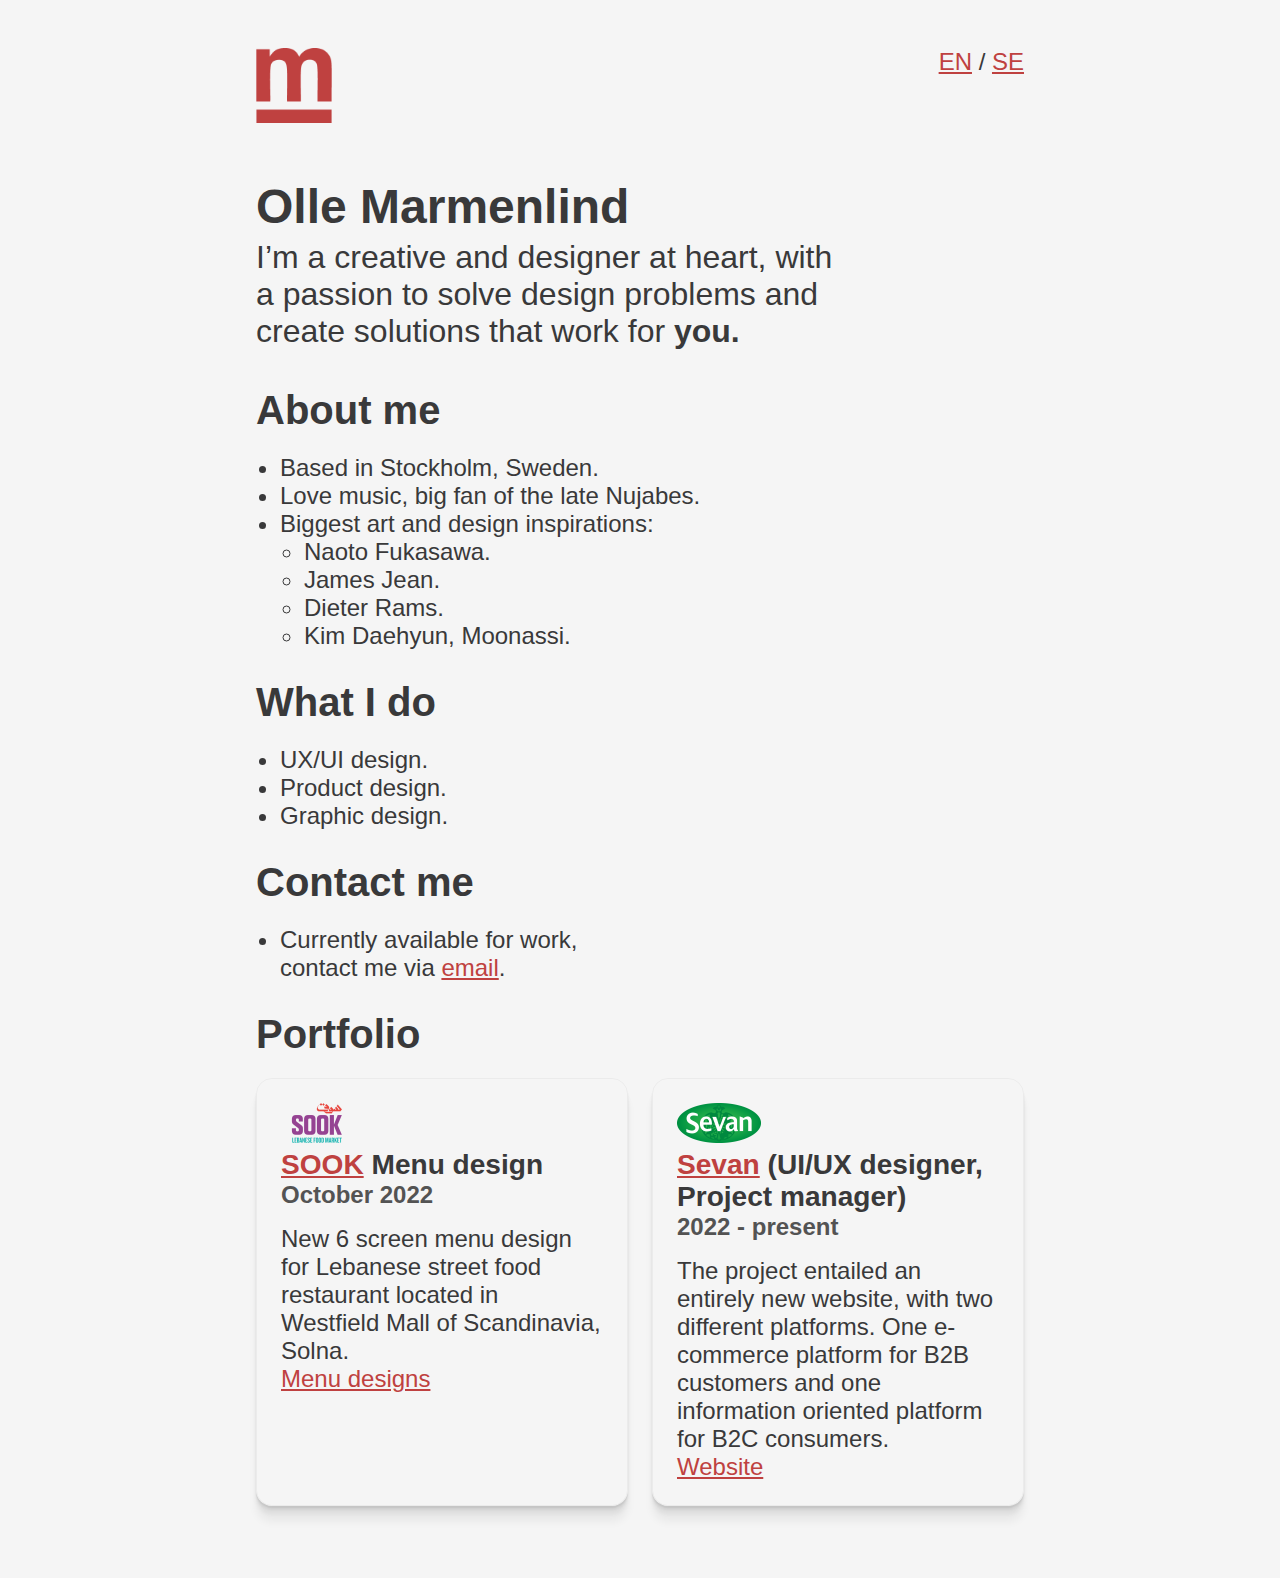
==== index.html @ 78edac09 "ssa" ====
<!DOCTYPE html>
<html lang="en">
<head>
  <meta charset="UTF-8">
  <meta http-equiv="X-UA-Compatible" content="IE=edge">
  <meta name="viewport" content="width=device-width, initial-scale=1.0">
  <title>Marmenlind</title>
  <meta name="desription" content="I’m a front end developer and designer a heart, with a passion to build beautiful and responsive
  websites that work for *you*">
  <meta name="author" content="Olle Marmenlind">
  <link rel="stylesheet" href="style.css">
  <link rel="icon" href="/marmeno-logo-50px.png">

  <!-- Google Tag Manager -->
<script>(function(w,d,s,l,i){w[l]=w[l]||[];w[l].push({'gtm.start':
  new Date().getTime(),event:'gtm.js'});var f=d.getElementsByTagName(s)[0],
  j=d.createElement(s),dl=l!='dataLayer'?'&l='+l:'';j.async=true;j.src=
  'https://www.googletagmanager.com/gtm.js?id='+i+dl;f.parentNode.insertBefore(j,f);
  })(window,document,'script','dataLayer','GTM-N53RNCM');</script>
  <!-- End Google Tag Manager -->

</head>
<body>

  <!-- Google Tag Manager (noscript) -->
<noscript><iframe src="https://www.googletagmanager.com/ns.html?id=GTM-N53RNCM"
  height="0" width="0" style="display:none;visibility:hidden"></iframe></noscript>
  <!-- End Google Tag Manager (noscript) -->
  
  <div class="wrapper">
    <div class="header">
      <a href="index.html">
        <img src="marmeno-logo.png" alt="marmenlind-logo" height="75px">
      </a>
      <p><a href="index.html">EN</a> / <a href="index_se.html">SE</a></p>
    </div>

    <div class="mainContent">
      <section class="intro">
        <h1>Olle Marmenlind</h1>
        <p>I’m a creative and designer at heart, with a passion to solve design problems and create solutions that work for <b>you.</b></p>
      </section>

      <section class="aboutMe">
        <h2>About me</h2>
        <ul>
          <li>Based in Stockholm, Sweden.</li>
          <li>Love music, big fan of the late Nujabes.</li>
          <li>Biggest art and design inspirations:
            <ul>
              <li>Naoto Fukasawa.</li>
              <li>James Jean.</li>
              <li>Dieter Rams.</li>
              <li>Kim Daehyun, Moonassi.</li>
            </ul>
          </li>
        </ul>
      </section>

      <section>
        <h2>What I do</h2>
        <ul>
          <li>UX/UI design.</li>
          <li>Product design.</li>
          <li>Graphic design.</li>
        </ul>
      </section>

      <section>
        <h2>Contact me</h2>
          <ul>
            <li>
              <p>Currently available for work,<br>
              contact me via <a href=mailto:ollemarmenlind02@gmail.com>email</a>.</p>
            </li>
        </ul>
      </section>

      <section>
        <h2>Portfolio</h2>
        <ul class="cards">
          <li class="card">
            <span>
              <a href="sook.html"><img src="/sook.png" alt="sook-logo" height="40px"></a>
              <h3><a href="sook.html">SOOK</a> Menu design</h3>
              <h4>October 2022</h4>
            </span>
              <p>
                New 6 screen menu design for Lebanese street food restaurant located in Westfield Mall of Scandinavia, Solna.
                <br>
                <a href="sook.html">Menu designs</a>
              </p>
          </li>
          <li class="card">
              <span>
                <a href="https://sevan.se"><img src="/sevan.png" alt="Sevan-logo" height="40px"></a>
                <h3><a href="https://sevan.se" target="_blank">Sevan</a> (UI/UX designer, Project manager)</h3>
                <h4>2022 - present</h4>
              </span>
                <p>
                  The project entailed an entirely new website, with two different platforms. One e-commerce platform for B2B customers and one information oriented platform for B2C consumers.
                  <br>
                  <a href="https://www.sevan.se" target="_blank">Website</a>
                </p>
          </li>
        </ul>
      </section>
    </div>

  </div>
</body>
</html>
---- style.css ----
:root {
  --red: #BF4140;
  --white: #F5F5F5;
  --dark-grey: #39393A;
  --light-grey: #535353;
  --body-padding:1.5rem;
  --color--background:var(--white);
  --color--primary:var(--red);
  --color--text:var(--dark-grey);
  --font-family--primary: Helvetica, Arial, sans-serif;
  --breakpoint-large:64rem;
  --breakpoint-medium:48rem;
  --breakpoint-medium-large:56rem;
  --breakpoint-small:30rem;
  --breakpoint-small-medium:38rem
}

* {
  font-family: var(--font-family--primary);
  color: var(--dark-grey);
  margin: 0;
}

body,
html {
 margin:0;
 padding:0
}


html {
  background-color: var(--color--background);
}

body {
  margin:auto;
  padding:1.5rem;
  padding:var(--body-padding);
 }

@media(min-width:48rem) {
 body {
  --body-padding:3rem
 }
}

h1, h2, h3, h4 {
  margin-top: 0;
  margin-bottom: 1rem;
}

h1 {
  font-size: 3rem;
  line-height: 4rem;
}

h2 {
  font-size: 2.5rem;
  line-height: 3.5rem;
}

ul {
  padding: 0 0 0 1.5rem;
  margin-bottom: 1.5rem;
}

li {
  font-size: 1.5rem;
}

p {
  margin-top: 0;
  margin-bottom: 1.5rem;
  font-size: 1.5rem;
}

a {
  color: var(--red);
}

.wrapper {
  margin:auto;
  max-width:48rem;
  max-width:var(--breakpoint-medium);
}

.header {
  display: flex;
  justify-content: space-between;
}


.header > a > img {
  margin-bottom: 3rem;
}

.intro {
  margin-bottom: 2rem;
  max-width: 600px;
}

.intro > h1 {
  margin-bottom: 0rem;
}

.intro > p {
  font-size: 2rem;
}

.cards {
  list-style: none;
  padding: 0;
  display: grid;
  grid-template-columns: 1fr;
  gap: 1.5rem;
}

@media(min-width:38rem) {
  .cards {
   grid-template-columns:1fr 1fr;
   gap: 1.5rem;
  }
 }

.card {
  border:1px solid #0000000a;
  border-radius: 1rem;
  box-shadow:0 2px 1px rgba(0,0,0,.05),0 4px 2px rgba(0,0,0,.05),0 8px 4px rgba(0,0,0,.05),0 16px 8px rgba(0,0,0,.05);
  padding:1.5rem;
}

.cards p {
  margin: 0;
}


.card > span > h3 {
  margin-bottom: 0 !important;
}

.card > span > h4 {
  color: var(--light-grey);
}

.menuCards {
  list-style: none;
  padding: 0;
  display: flex;
  max-width: 48rem;
  flex-wrap: wrap;
  justify-content: center;
  row-gap: 1.5rem;
}

@media(min-width:38rem) {
  .menuCards {
   
   gap: 1.5rem;
  }
 }

 .menuCards > li {
  flex-grow: 1;
  width: 15rem;
  display: flex;
  justify-content: center;
 }

 .menuCards img {
  max-width: 100%;
  max-height: 100%;
  object-fit: contain;
 }
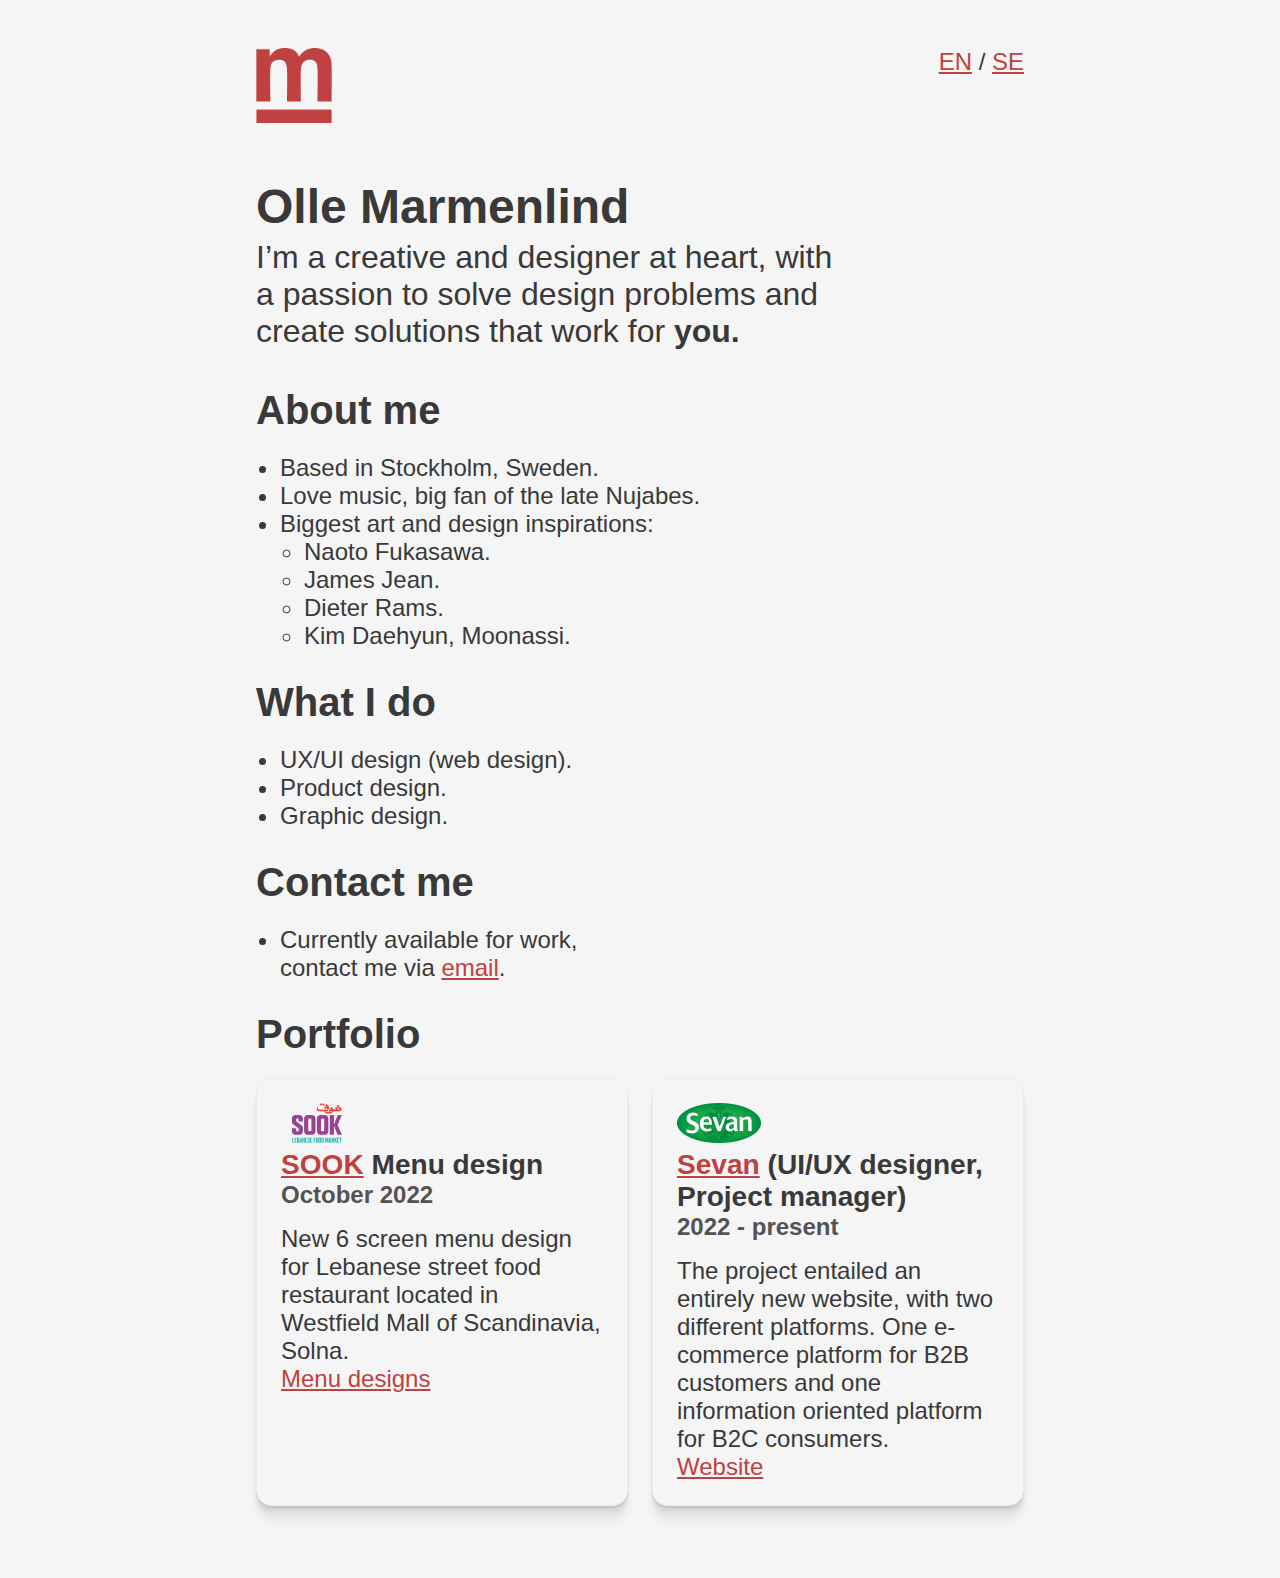
==== commit a2316ad4: "update" ====
--- a/index.html
+++ b/index.html
@@ -60,7 +60,7 @@
       <section>
         <h2>What I do</h2>
         <ul>
-          <li>UX/UI design.</li>
+          <li>UX/UI design (web design).</li>
           <li>Product design.</li>
           <li>Graphic design.</li>
         </ul>
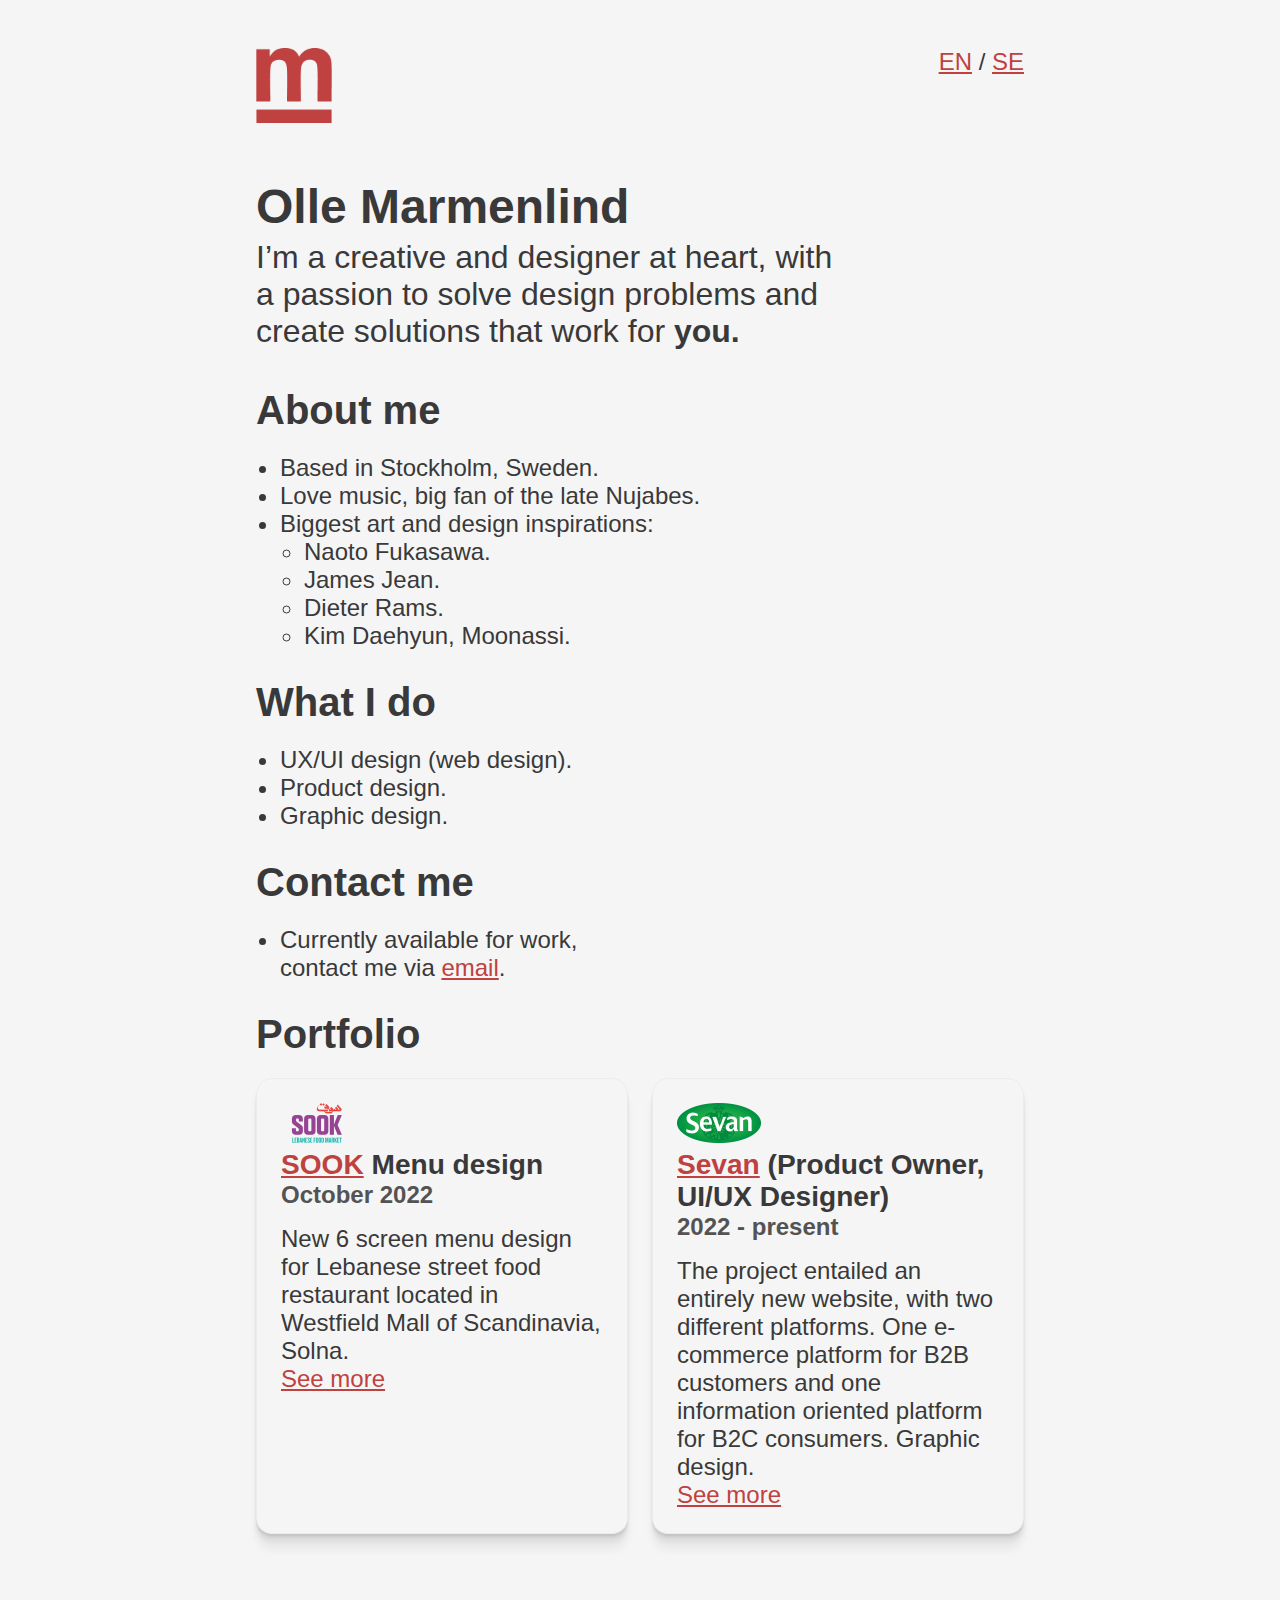
==== commit 130591c3: "ds" ====
--- a/index.html
+++ b/index.html
@@ -88,19 +88,19 @@
               <p>
                 New 6 screen menu design for Lebanese street food restaurant located in Westfield Mall of Scandinavia, Solna.
                 <br>
-                <a href="sook.html">Menu designs</a>
+                <a href="sook.html">See more</a>
               </p>
           </li>
           <li class="card">
               <span>
                 <a href="https://sevan.se"><img src="/sevan.png" alt="Sevan-logo" height="40px"></a>
-                <h3><a href="https://sevan.se" target="_blank">Sevan</a> (UI/UX designer, Project manager)</h3>
+                <h3><a href="https://sevan.se" target="_blank">Sevan</a> (Product Owner, UI/UX Designer)</h3>
                 <h4>2022 - present</h4>
               </span>
                 <p>
-                  The project entailed an entirely new website, with two different platforms. One e-commerce platform for B2B customers and one information oriented platform for B2C consumers.
+                  The project entailed an entirely new website, with two different platforms. One e-commerce platform for B2B customers and one information oriented platform for B2C consumers. Graphic design.
                   <br>
-                  <a href="https://www.sevan.se" target="_blank">Website</a>
+                  <a href="https://www.sevan.se" target="_blank">See more</a>
                 </p>
           </li>
         </ul>
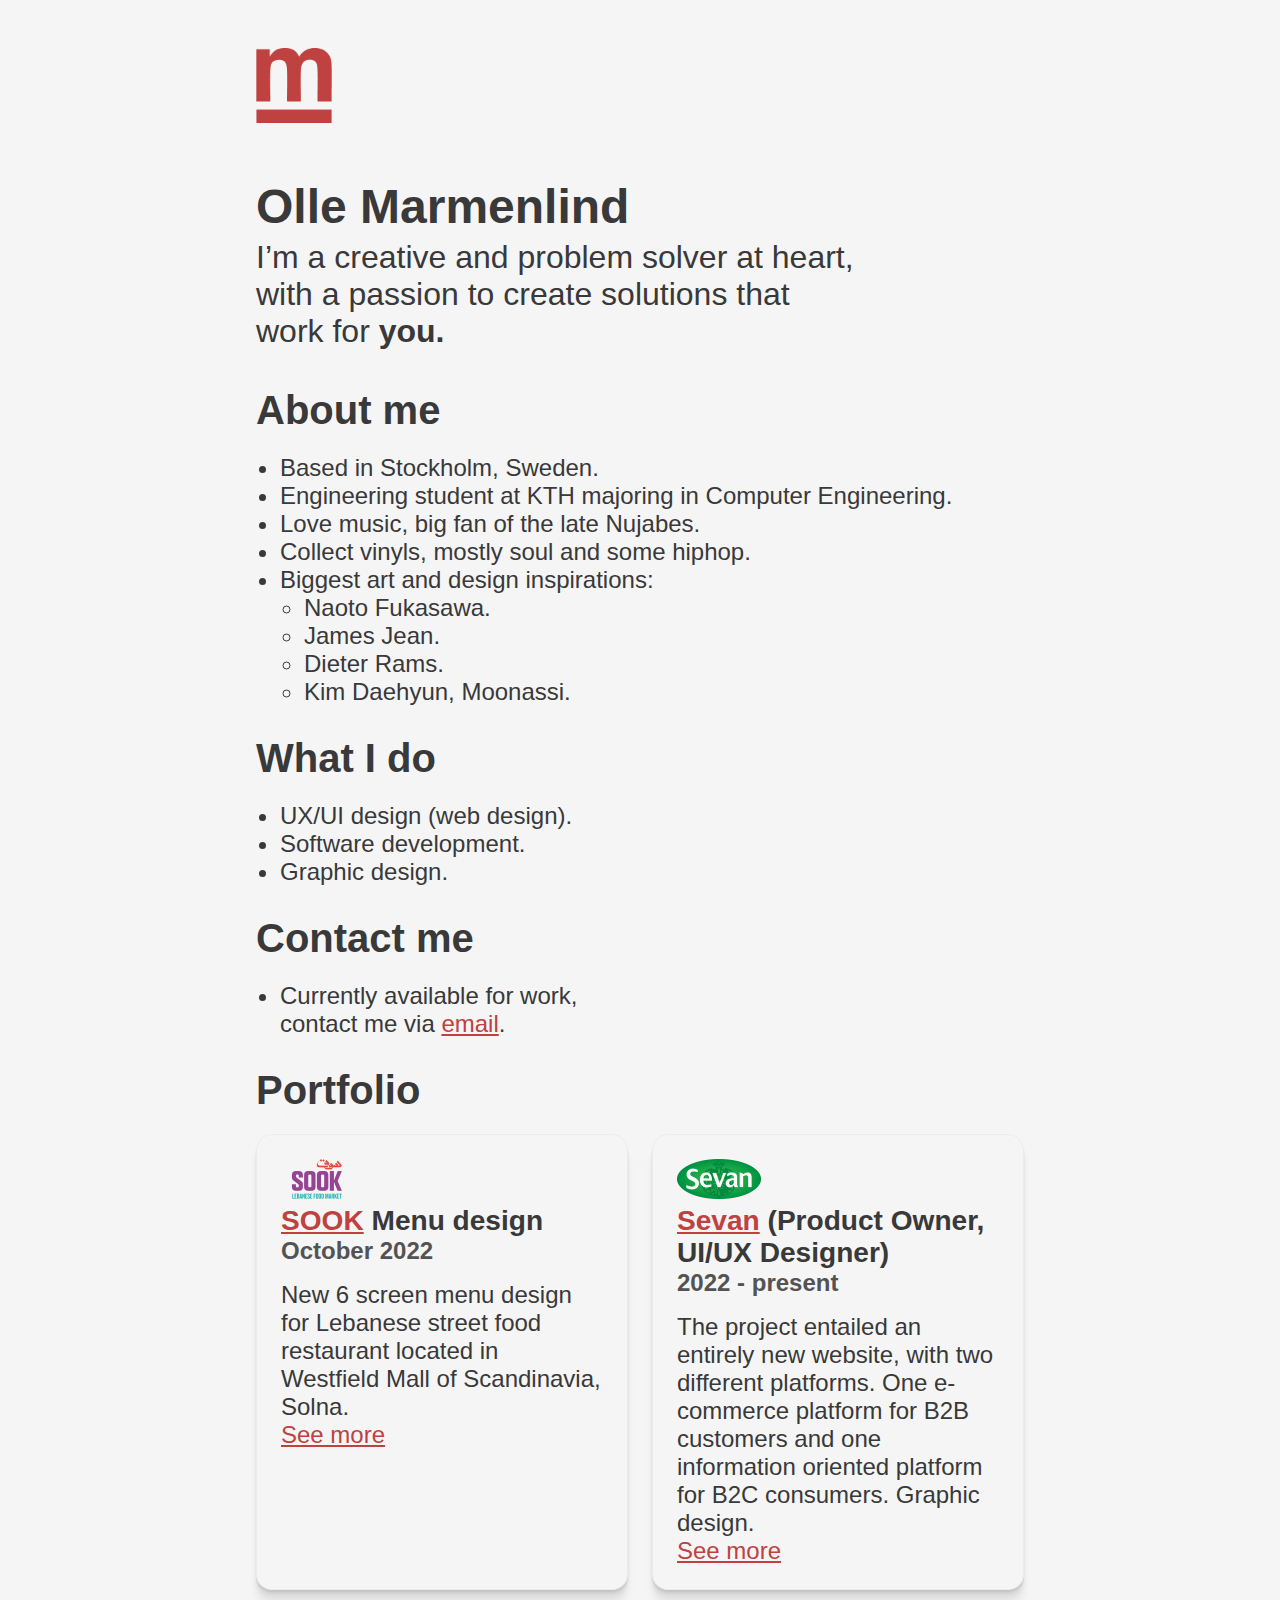
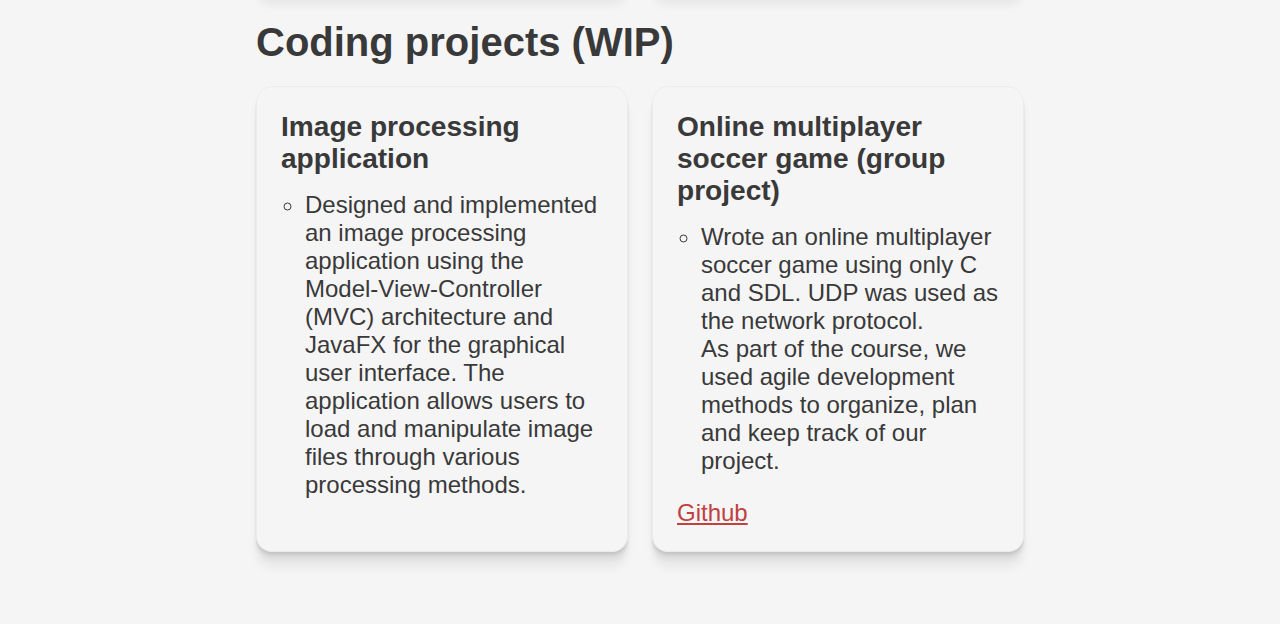
==== commit e1f6df92: "Update index.html" ====
--- a/index.html
+++ b/index.html
@@ -32,20 +32,21 @@
       <a href="index.html">
         <img src="marmeno-logo.png" alt="marmenlind-logo" height="75px">
       </a>
-      <p><a href="index.html">EN</a> / <a href="index_se.html">SE</a></p>
     </div>
 
     <div class="mainContent">
       <section class="intro">
         <h1>Olle Marmenlind</h1>
-        <p>I’m a creative and designer at heart, with a passion to solve design problems and create solutions that work for <b>you.</b></p>
+        <p>I’m a creative and problem solver at heart, with a passion to create solutions that work for <b>you.</b></p>
       </section>
 
       <section class="aboutMe">
         <h2>About me</h2>
         <ul>
           <li>Based in Stockholm, Sweden.</li>
+          <li>Engineering student at KTH majoring in Computer Engineering.</li>
           <li>Love music, big fan of the late Nujabes.</li>
+          <li>Collect vinyls, mostly soul and some hiphop.</li>
           <li>Biggest art and design inspirations:
             <ul>
               <li>Naoto Fukasawa.</li>
@@ -61,7 +62,7 @@
         <h2>What I do</h2>
         <ul>
           <li>UX/UI design (web design).</li>
-          <li>Product design.</li>
+          <li>Software development.</li>
           <li>Graphic design.</li>
         </ul>
       </section>
@@ -102,8 +103,33 @@
                   <br>
                   <a href="https://www.sevan.se" target="_blank">See more</a>
                 </p>
-          </li>
-        </ul>
+          </li></ul>
+          <h2>Coding projects (WIP)</h3>
+          <ul class="cards">
+            <li class="card">
+            <span>
+              <h3>Image processing application</h3>
+              <h4></h4>
+            </span>
+              <p>
+                <ul>
+                  <li>Designed and implemented an image processing application using the Model-View-Controller (MVC) architecture and JavaFX for the graphical user interface. The application allows users to load and manipulate image files through various processing methods.
+                </ul>
+              </p>
+            </li>
+            <li class="card">
+              <span>
+                <h3>Online multiplayer soccer game (group project)</h3>
+                <h4></h4>
+              </span>
+                <p>
+                  <ul>
+                    <li>Wrote an online multiplayer soccer game using only C and SDL. UDP was used as the network protocol.<br>As part of the course, we used agile development methods to organize, plan and keep track of our project.
+                  </ul>
+                  <a href="https://github.com/jon-deb/Grupp14/releases/tag/v4.0" target="_blank">Github</a>
+                </p>
+              </li>
+          </ul>
       </section>
     </div>
 
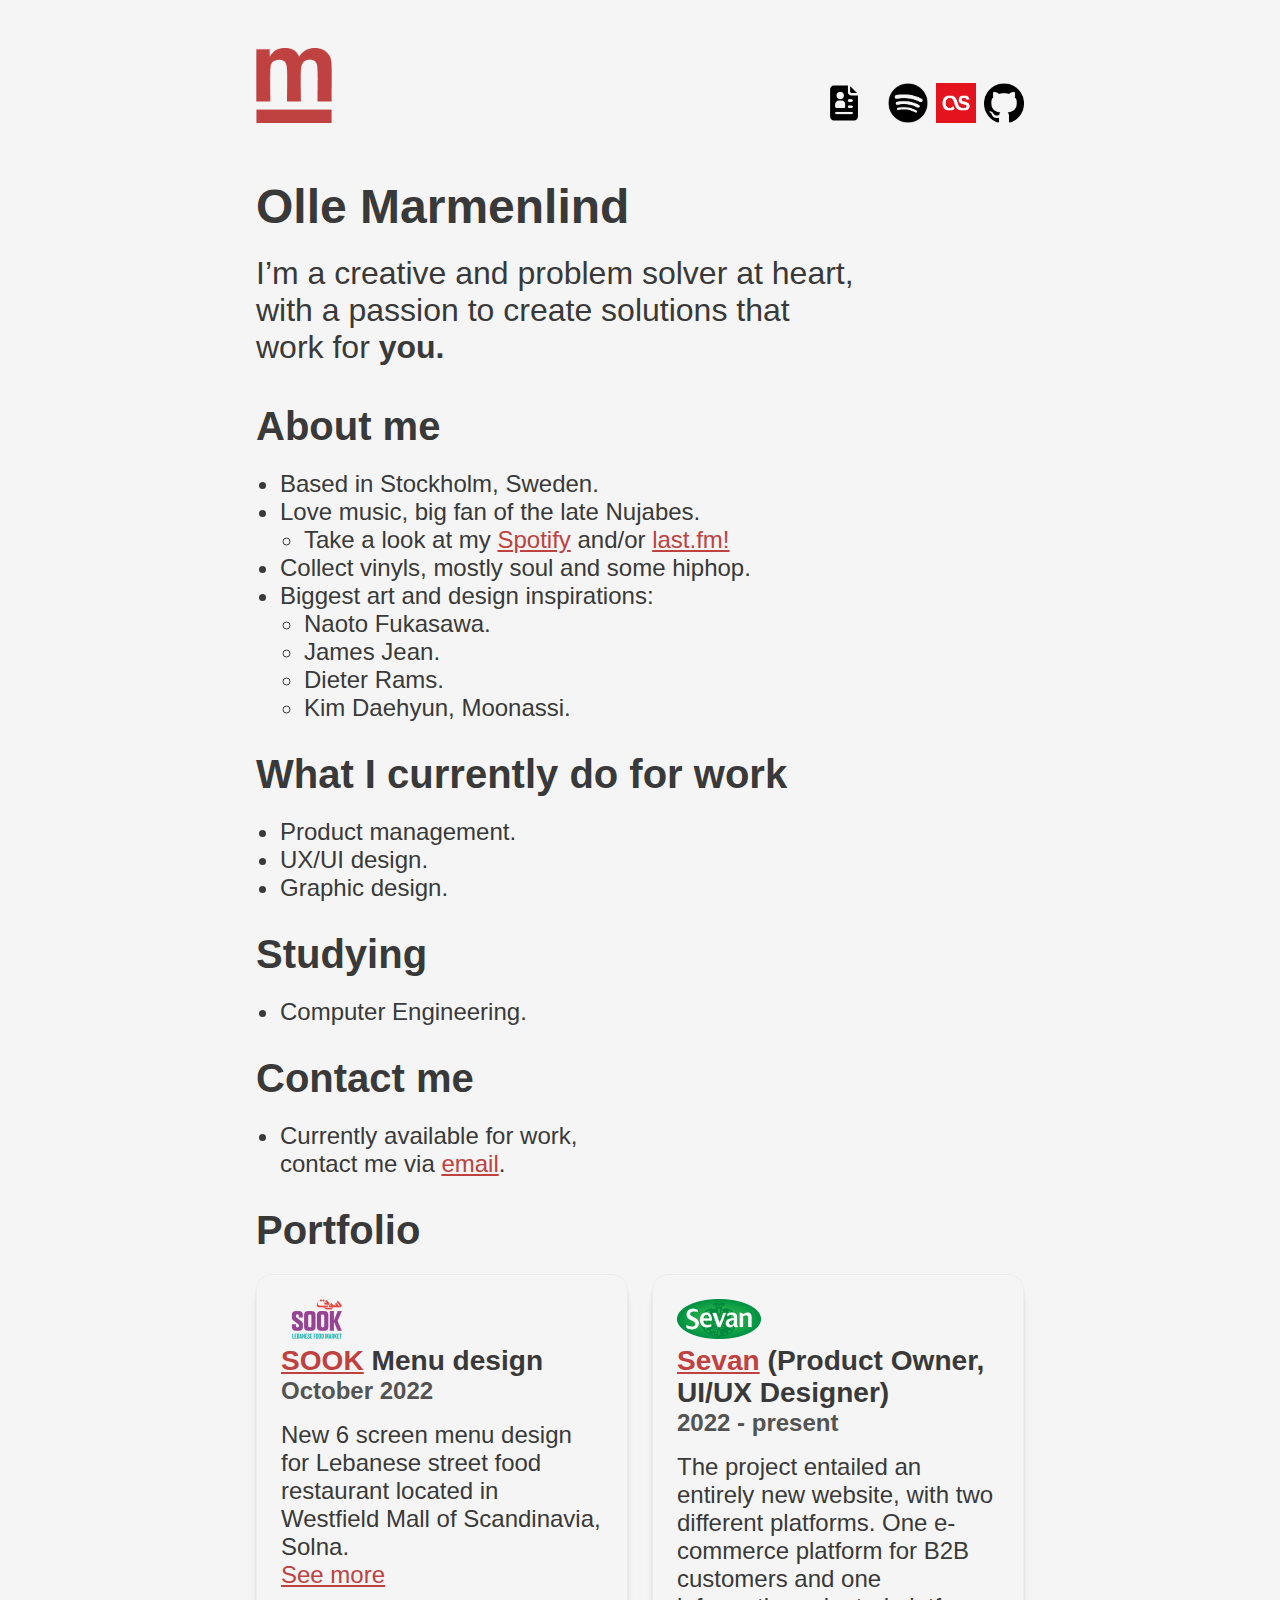
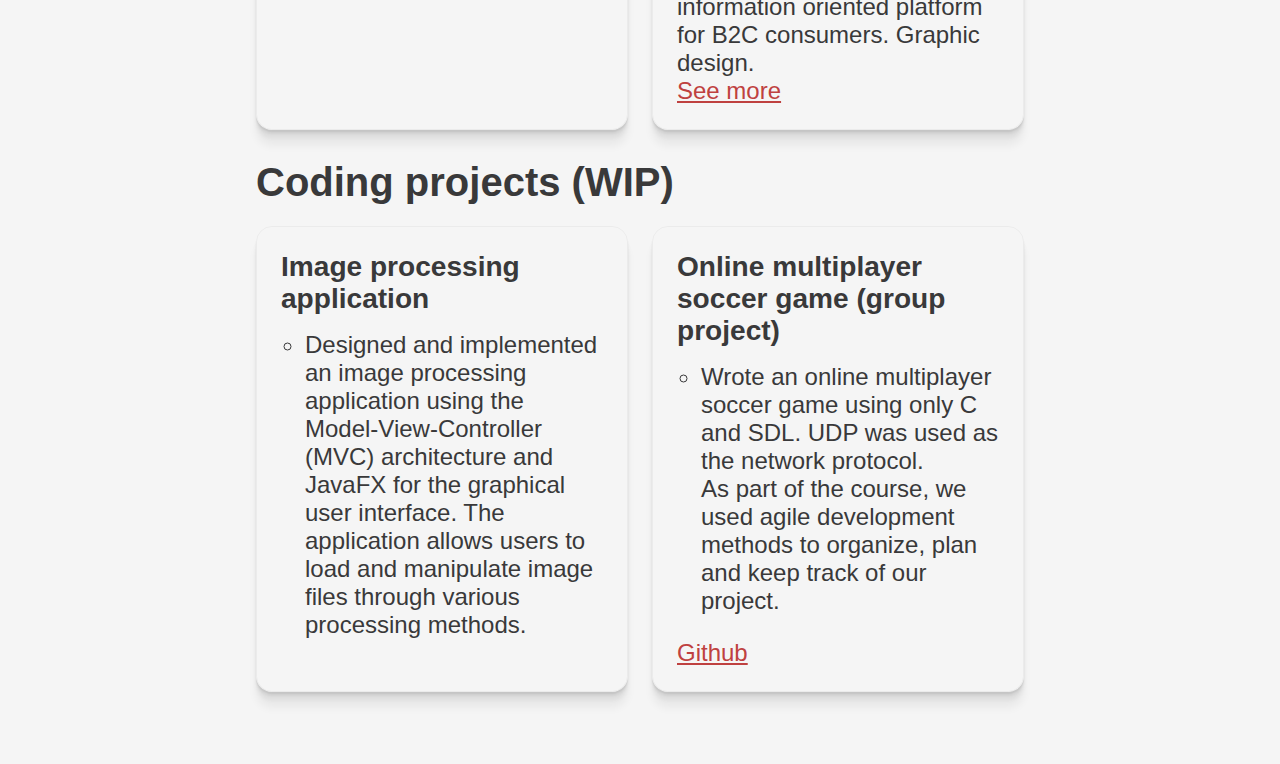
==== commit b88d8f96: "dsadas" ====
--- a/index.html
+++ b/index.html
@@ -32,11 +32,19 @@
       <a href="index.html">
         <img src="marmeno-logo.png" alt="marmenlind-logo" height="75px">
       </a>
+      <div class="socials">
+        <a href="olle marmenlind cv.pdf"><img src="resume-7-48.png" alt="Spotify_Primary_Logo_RGB_Black" height="40px"></a>
+        <a href="https://open.spotify.com/user/1162698027?si=64481cfa94ca490b"><img src="Spotify_Primary_Logo_RGB_Black.png" alt="Spotify_Primary_Logo_RGB_Black" height="40px"></a>
+        <a href="https://www.last.fm/user/Way1a"><img src="lastfm.png" alt="lastfm" height="40px"></a>
+        <a href="https://github.com/thewayla"><img src="github.png" alt="github" height="40px"></a>
+     </div>
     </div>
 
     <div class="mainContent">
       <section class="intro">
-        <h1>Olle Marmenlind</h1>
+        <div class="nameAndResume">
+          <h1>Olle Marmenlind</h1>
+        </div>
         <p>I’m a creative and problem solver at heart, with a passion to create solutions that work for <b>you.</b></p>
       </section>
 
@@ -44,8 +52,11 @@
         <h2>About me</h2>
         <ul>
           <li>Based in Stockholm, Sweden.</li>
-          <li>Engineering student at KTH majoring in Computer Engineering.</li>
-          <li>Love music, big fan of the late Nujabes.</li>
+          <li>Love music, big fan of the late Nujabes.
+            <ul>
+              <li>Take a look at my <a href="https://open.spotify.com/user/1162698027?si=64481cfa94ca490b">Spotify</a> and/or <a href="https://www.last.fm/user/Way1a">last.fm!</a></li>
+            </ul>
+          </li>
           <li>Collect vinyls, mostly soul and some hiphop.</li>
           <li>Biggest art and design inspirations:
             <ul>
@@ -59,11 +70,15 @@
       </section>
 
       <section>
-        <h2>What I do</h2>
+        <h2>What I currently do for work</h2>
         <ul>
-          <li>UX/UI design (web design).</li>
-          <li>Software development.</li>
+          <li>Product management.</li>
+          <li>UX/UI design.</li>
           <li>Graphic design.</li>
+        </ul>
+        <h2>Studying</h2>
+        <ul>
+          <li>Computer Engineering.</li>
         </ul>
       </section>
 
--- a/style.css
+++ b/style.css
@@ -26,7 +26,6 @@
  margin:0;
  padding:0
 }
-
 
 html {
   background-color: var(--color--background);
@@ -87,11 +86,22 @@
 .header {
   display: flex;
   justify-content: space-between;
+  align-items: end;
+  margin-bottom: 3rem;
 }
 
 
-.header > a > img {
-  margin-bottom: 3rem;
+.header > * {
+  margin-bottom: 0;
+}
+
+.socials {
+  display: flex;
+  gap: 0.5rem;
+}
+
+.socials > :nth-child(1) {
+  margin-right: 1rem;
 }
 
 .intro {
@@ -105,6 +115,16 @@
 
 .intro > p {
   font-size: 2rem;
+}
+
+.nameAndResume {
+  display: flex;
+  align-items: baseline;
+  gap: 0.5rem;
+}
+
+.aboutMe > ul > li > ul {
+  margin-bottom: 0;
 }
 
 .cards {
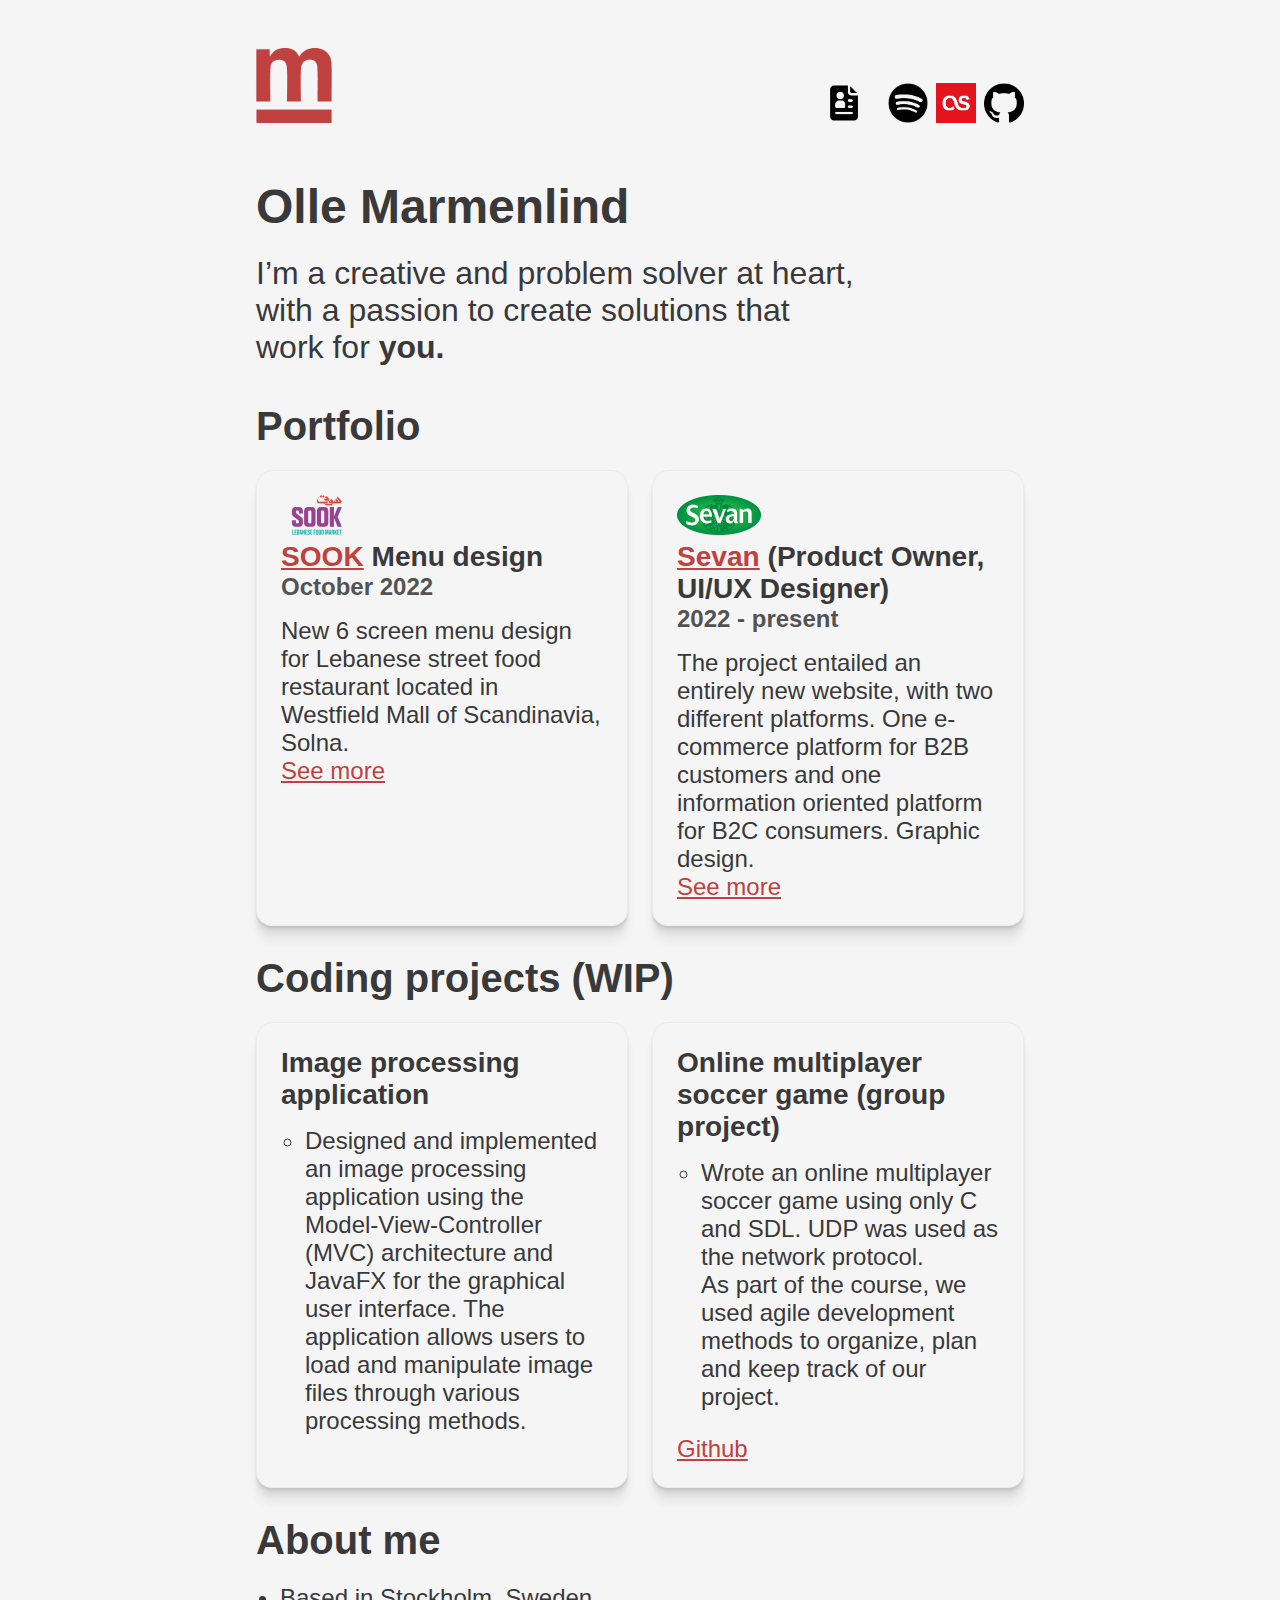
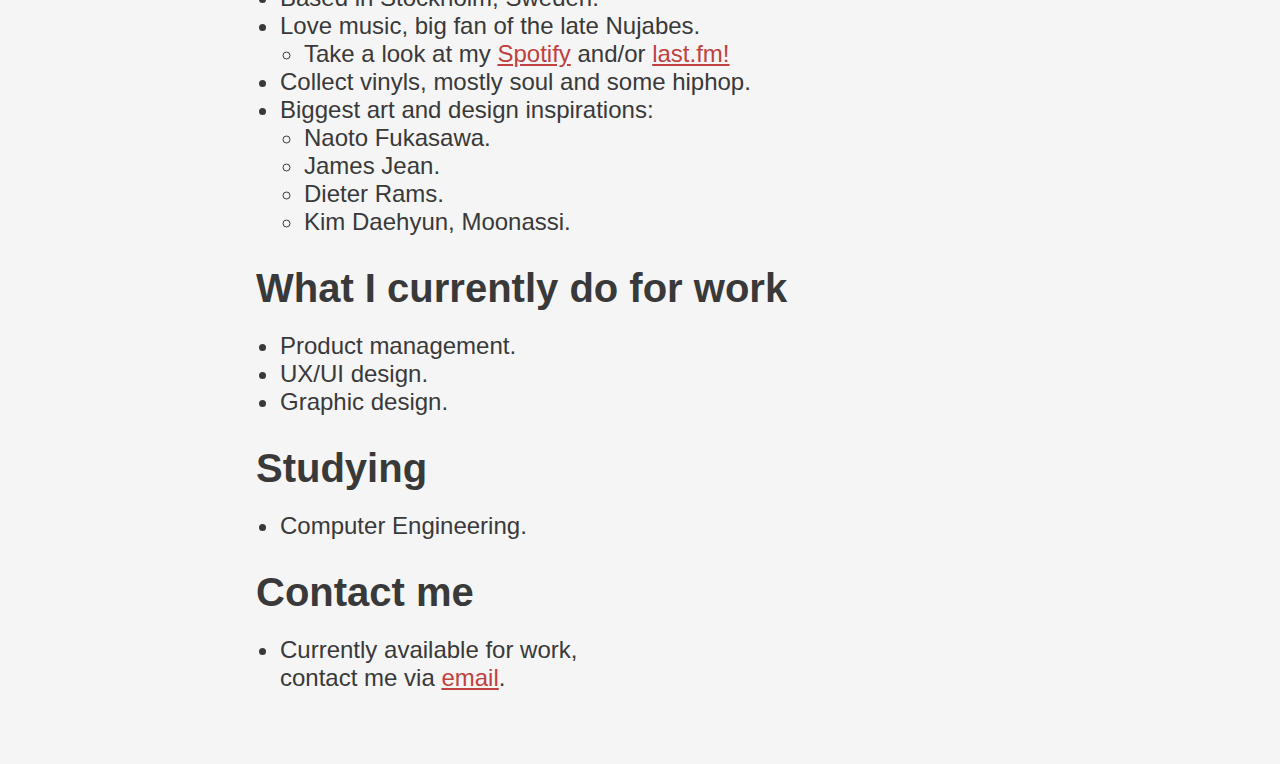
==== commit f67856b2: "Update index.html" ====
--- a/index.html
+++ b/index.html
@@ -33,10 +33,10 @@
         <img src="marmeno-logo.png" alt="marmenlind-logo" height="75px">
       </a>
       <div class="socials">
-        <a href="olle marmenlind cv.pdf"><img src="resume-7-48.png" alt="Spotify_Primary_Logo_RGB_Black" height="40px"></a>
-        <a href="https://open.spotify.com/user/1162698027?si=64481cfa94ca490b"><img src="Spotify_Primary_Logo_RGB_Black.png" alt="Spotify_Primary_Logo_RGB_Black" height="40px"></a>
-        <a href="https://www.last.fm/user/Way1a"><img src="lastfm.png" alt="lastfm" height="40px"></a>
-        <a href="https://github.com/thewayla"><img src="github.png" alt="github" height="40px"></a>
+        <a href="olle marmenlind cv.pdf" target="_blank"><img src="resume-7-48.png" alt="Spotify_Primary_Logo_RGB_Black" height="40px"></a>
+        <a href="https://open.spotify.com/user/1162698027?si=64481cfa94ca490b" target="_blank"><img src="Spotify_Primary_Logo_RGB_Black.png" alt="Spotify_Primary_Logo_RGB_Black" height="40px"></a>
+        <a href="https://www.last.fm/user/Way1a" target="_blank"><img src="lastfm.png" alt="lastfm" height="40px"></a>
+        <a href="https://github.com/thewayla" target="_blank"><img src="github.png" alt="github" height="40px"></a>
      </div>
     </div>
 
@@ -48,13 +48,69 @@
         <p>I’m a creative and problem solver at heart, with a passion to create solutions that work for <b>you.</b></p>
       </section>
 
+      <section>
+        <h2>Portfolio</h2>
+        <ul class="cards">
+          <li class="card">
+            <span>
+              <a href="sook.html"><img src="/sook.png" alt="sook-logo" height="40px"></a>
+              <h3><a href="sook.html">SOOK</a> Menu design</h3>
+              <h4>October 2022</h4>
+            </span>
+              <p>
+                New 6 screen menu design for Lebanese street food restaurant located in Westfield Mall of Scandinavia, Solna.
+                <br>
+                <a href="sook.html">See more</a>
+              </p>
+          </li>
+          <li class="card">
+              <span>
+                <a href="https://sevan.se" target="_blank"><img src="/sevan.png" alt="Sevan-logo" height="40px"></a>
+                <h3><a href="https://sevan.se" target="_blank">Sevan</a> (Product Owner, UI/UX Designer)</h3>
+                <h4>2022 - present</h4>
+              </span>
+                <p>
+                  The project entailed an entirely new website, with two different platforms. One e-commerce platform for B2B customers and one information oriented platform for B2C consumers. Graphic design.
+                  <br>
+                  <a href="https://www.sevan.se" target="_blank">See more</a>
+                </p>
+          </li>
+        </ul>
+        <h2>Coding projects (WIP)</h3>
+        <ul class="cards">
+          <li class="card">
+          <span>
+            <h3>Image processing application</h3>
+            <h4></h4> 
+          </span>
+            <p>
+              <ul>
+                <li>Designed and implemented an image processing application using the Model-View-Controller (MVC) architecture and JavaFX for the graphical user interface. The application allows users to load and manipulate image files through various processing methods.
+              </ul>
+            </p>
+          </li>
+          <li class="card">
+            <span>
+              <h3>Online multiplayer soccer game (group project)</h3>
+              <h4></h4>
+            </span>
+              <p>
+                <ul>
+                  <li>Wrote an online multiplayer soccer game using only C and SDL. UDP was used as the network protocol.<br>As part of the course, we used agile development methods to organize, plan and keep track of our project.
+                </ul>
+                <a href="https://github.com/jon-deb/Grupp14/releases/tag/v4.0" target="_blank">Github</a>
+              </p>
+            </li>
+        </ul>
+      </section>
+
       <section class="aboutMe">
         <h2>About me</h2>
         <ul>
           <li>Based in Stockholm, Sweden.</li>
           <li>Love music, big fan of the late Nujabes.
             <ul>
-              <li>Take a look at my <a href="https://open.spotify.com/user/1162698027?si=64481cfa94ca490b">Spotify</a> and/or <a href="https://www.last.fm/user/Way1a">last.fm!</a></li>
+              <li>Take a look at my <a href="https://open.spotify.com/user/1162698027?si=64481cfa94ca490b" target="_blank">Spotify</a> and/or <a href="https://www.last.fm/user/Way1a" target="_blank">last.fm!</a></li>
             </ul>
           </li>
           <li>Collect vinyls, mostly soul and some hiphop.</li>
@@ -91,61 +147,6 @@
             </li>
         </ul>
       </section>
-
-      <section>
-        <h2>Portfolio</h2>
-        <ul class="cards">
-          <li class="card">
-            <span>
-              <a href="sook.html"><img src="/sook.png" alt="sook-logo" height="40px"></a>
-              <h3><a href="sook.html">SOOK</a> Menu design</h3>
-              <h4>October 2022</h4>
-            </span>
-              <p>
-                New 6 screen menu design for Lebanese street food restaurant located in Westfield Mall of Scandinavia, Solna.
-                <br>
-                <a href="sook.html">See more</a>
-              </p>
-          </li>
-          <li class="card">
-              <span>
-                <a href="https://sevan.se"><img src="/sevan.png" alt="Sevan-logo" height="40px"></a>
-                <h3><a href="https://sevan.se" target="_blank">Sevan</a> (Product Owner, UI/UX Designer)</h3>
-                <h4>2022 - present</h4>
-              </span>
-                <p>
-                  The project entailed an entirely new website, with two different platforms. One e-commerce platform for B2B customers and one information oriented platform for B2C consumers. Graphic design.
-                  <br>
-                  <a href="https://www.sevan.se" target="_blank">See more</a>
-                </p>
-          </li></ul>
-          <h2>Coding projects (WIP)</h3>
-          <ul class="cards">
-            <li class="card">
-            <span>
-              <h3>Image processing application</h3>
-              <h4></h4>
-            </span>
-              <p>
-                <ul>
-                  <li>Designed and implemented an image processing application using the Model-View-Controller (MVC) architecture and JavaFX for the graphical user interface. The application allows users to load and manipulate image files through various processing methods.
-                </ul>
-              </p>
-            </li>
-            <li class="card">
-              <span>
-                <h3>Online multiplayer soccer game (group project)</h3>
-                <h4></h4>
-              </span>
-                <p>
-                  <ul>
-                    <li>Wrote an online multiplayer soccer game using only C and SDL. UDP was used as the network protocol.<br>As part of the course, we used agile development methods to organize, plan and keep track of our project.
-                  </ul>
-                  <a href="https://github.com/jon-deb/Grupp14/releases/tag/v4.0" target="_blank">Github</a>
-                </p>
-              </li>
-          </ul>
-      </section>
     </div>
 
   </div>
